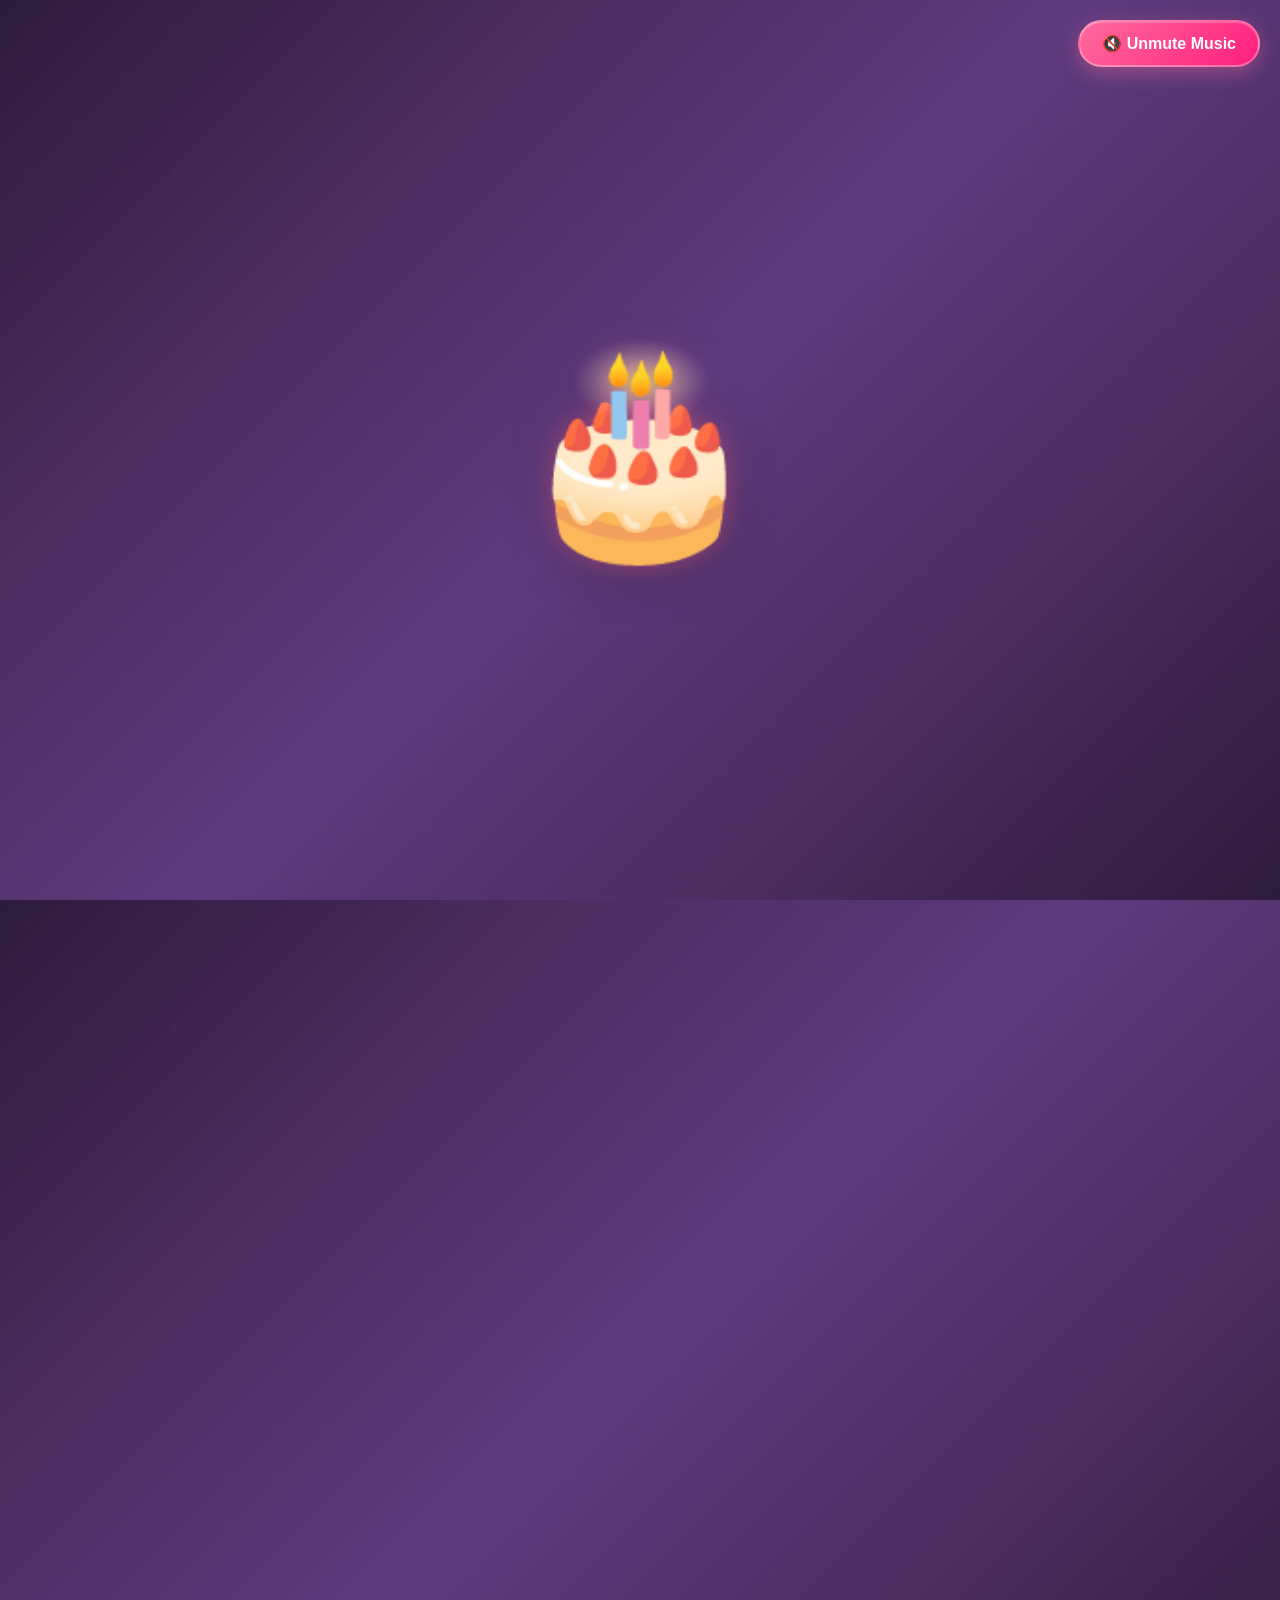
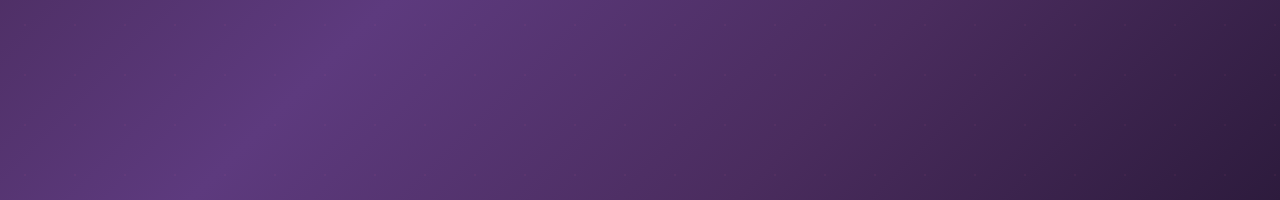
==== cake.html @ 3966f58b "committed" ====
<!DOCTYPE html>
<html lang="en">
<head>
    <meta charset="UTF-8">
    <meta name="viewport" content="width=device-width, initial-scale=1.0">
    <title>Cut the Cake</title>
    <link rel="stylesheet" href="style.css">
</head>
<body class="bg2">

<div class="cake" id="cake">
    🎂
</div>
<!-- Fireworks container -->
<div id="fireworks-container"></div>

<!-- Birthday message -->
<div id="birthday-message" class="birthday-message hidden">
    <h2>Happy Birthday Sweety! 🎉</h2>
    <p>May Your Day Be As Sweet As This Cake! 💕</p>
</div>

<!-- Next button -->
<button id="next-button" class="next-button hidden" onclick="goToNextPage()">Next Page 💌</button>

<audio id="bgMusic" autoplay loop muted>
    <source src="audio.mp3" type="audio/mpeg">
</audio>
<button id="musicToggle" class="music-btn" onclick="toggleAudio()">🔇 Unmute Music</button>

<script src="navigate.js"></script>
<script src="cake.js"></script>

</body>
</html>
---- style.css ----
body {
    margin: 0;
    font-family: 'Segoe UI', Tahoma, Geneva, Verdana, sans-serif;
    color: white;
    text-align: center;
    overflow-x: hidden;
}

.bg1 {
    background: linear-gradient(135deg, #2d1b3d 0%, #4a2c5e 25%, #5d3a7e 50%, #4a2c5e 75%, #2d1b3d 100%);
    height: 100vh;
}

.bg2 {
    background: linear-gradient(135deg, #2d1b3d 0%, #4a2c5e 25%, #5d3a7e 50%, #4a2c5e 75%, #2d1b3d 100%);
    height: 100vh;
    display: flex;
    flex-direction: column;
    justify-content: center;
    align-items: center;
    position: relative;
    overflow: hidden;
}

.bg2::before {
    content: '';
    position: absolute;
    top: 0;
    left: 0;
    width: 200%;
    height: 200%;
    background: radial-gradient(circle, rgba(255, 107, 157, 0.05) 1px, transparent 1px);
    background-size: 50px 50px;
    animation: moveBackground 20s linear infinite;
    pointer-events: none;
}

@keyframes moveBackground {
    0% {
        transform: translate(0, 0);
    }
    100% {
        transform: translate(50px, 50px);
    }
}

.bg3 {
    background: linear-gradient(135deg, #2d1b3d 0%, #4a2c5e 25%, #5d3a7e 50%, #4a2c5e 75%, #2d1b3d 100%);
}

.center {
    position: relative;
    padding: 60px 30px;
    z-index: 10;
    min-height: 100vh;
    display: flex;
    flex-direction: column;
    justify-content: center;
    align-items: center;
}

.countdown-heading {
    font-size: 52px;
    margin-bottom: 50px;
    color: #ff9a9e;
    text-shadow: 0 4px 15px rgba(0, 0, 0, 0.6), 0 0 30px rgba(255, 154, 158, 0.8), 0 0 50px rgba(255, 107, 157, 0.4);
    letter-spacing: 2px;
    animation: fadeInFloat 1.2s ease-out, subtleGlow 3s ease-in-out infinite;
    font-weight: 700;
}

h1.center {
    font-size: 52px;
    margin-bottom: 30px;
    color: #ff9a9e;
    text-shadow: 0 4px 15px rgba(0, 0, 0, 0.6), 0 0 30px rgba(255, 154, 158, 0.8), 0 0 50px rgba(255, 107, 157, 0.4);
    letter-spacing: 3px;
    animation: fadeInFloat 1.2s ease-out, subtleGlow 3s ease-in-out infinite;
    font-weight: 700;
    word-spacing: 8px;
}

p.center {
    font-size: 24px;
    color: #ffb3ba;
    text-shadow: 0 2px 8px rgba(0, 0, 0, 0.4);
    animation: fadeInFloat 1.4s ease-out;
    margin-top: 30px;
}

@keyframes fadeInFloat {
    from {
        opacity: 0;
        transform: translateY(20px);
    }
    to {
        opacity: 1;
        transform: translateY(0);
    }
}

@keyframes subtleGlow {
    0%, 100% {
        text-shadow: 0 4px 15px rgba(0, 0, 0, 0.6), 0 0 30px rgba(255, 154, 158, 0.8), 0 0 50px rgba(255, 107, 157, 0.4);
    }
    50% {
        text-shadow: 0 4px 15px rgba(0, 0, 0, 0.6), 0 0 40px rgba(255, 154, 158, 1), 0 0 70px rgba(255, 107, 157, 0.6);
    }
}

#countdown {
    font-size: 60px;
    font-weight: bold;
    margin: 40px 0;
    color: #ff6b9d;
    text-shadow: 0 6px 15px rgba(255, 107, 157, 0.5), 0 0 30px rgba(255, 107, 157, 0.3);
    letter-spacing: 8px;
    font-family: 'Courier New', 'Courier', monospace;
    background: rgba(255, 107, 157, 0.08);
    padding: 40px 60px;
    border-radius: 25px;
    border: 3px solid rgba(255, 107, 157, 0.6);
    min-width: auto;
    animation: pulse 2s infinite;
    box-shadow: 0 0 25px rgba(255, 107, 157, 0.3), inset 0 0 15px rgba(255, 107, 157, 0.1);
}

@keyframes pulse {
    0%, 100% {
        transform: scale(1);
        box-shadow: 0 0 25px rgba(255, 107, 157, 0.3), inset 0 0 15px rgba(255, 107, 157, 0.1);
    }
    50% {
        transform: scale(1.05);
        box-shadow: 0 0 40px rgba(255, 107, 157, 0.6), inset 0 0 20px rgba(255, 107, 157, 0.2);
    }
}

.video-section {
    width: 100%;
    height: 500px;
    overflow: hidden;
    border-bottom: 3px solid #ff6b9d;
    background: linear-gradient(135deg, rgba(45, 27, 61, 0.8), rgba(74, 44, 94, 0.8));
}

.photos-section {
    width: 100%;
    padding: 40px 0;
    background: linear-gradient(135deg, #2d1b3d 0%, #4a2c5e 50%, #5d3a7e 100%);
}

.photos-section h2 {
    font-size: 28px;
    margin: 20px 0;
    color: #ff9a9e;
}

button {
    padding: 15px 28px;
    font-size: 18px;
    border: none;
    background: linear-gradient(135deg, #ff4d6d, #ff1e4d);
    color: white;
    border-radius: 12px;
    cursor: pointer;
    font-weight: 600;
    transition: all 0.3s ease;
    box-shadow: 0 4px 15px rgba(255, 77, 109, 0.3);
}

button:hover {
    background: linear-gradient(135deg, #ff1e4d, #ff004d);
    transform: translateY(-2px);
    box-shadow: 0 6px 25px rgba(255, 77, 109, 0.5);
}

button:active {
    transform: translateY(0);
    box-shadow: 0 2px 8px rgba(255, 77, 109, 0.3);
}

.cake {
    font-size: 200px;
    margin: 40px 0;
    transition: transform 0.3s ease;
    cursor: pointer;
    display: block;
    text-align: center;
    animation: float 3.5s ease-in-out infinite;
    filter: drop-shadow(0 0 15px rgba(255, 107, 157, 0.5)) drop-shadow(0 8px 20px rgba(0, 0, 0, 0.3));
    transform-origin: center;
    z-index: 10;
}

.cake:hover {
    animation: float 1.5s ease-in-out infinite, glow 1.5s ease-in-out infinite, pulse-scale 0.6s ease-in-out;
    transform: scale(1.15) rotate(6deg);
    filter: drop-shadow(0 0 25px rgba(255, 107, 157, 0.8)) drop-shadow(0 12px 30px rgba(0, 0, 0, 0.4));
}

.cake:active {
    transform: scale(0.95);
}

@keyframes float {
    0%, 100% {
        transform: translateY(0px) rotate(-2deg);
    }
    50% {
        transform: translateY(-35px) rotate(2deg);
    }
}

@keyframes pulse-scale {
    0%, 100% {
        transform: scale(1.15);
    }
    50% {
        transform: scale(1.2);
    }
}

@keyframes glow {
    0%, 100% {
        filter: drop-shadow(0 0 15px rgba(255, 107, 157, 0.5)) drop-shadow(0 8px 20px rgba(0, 0, 0, 0.3));
    }
    50% {
        filter: drop-shadow(0 0 35px rgba(255, 107, 157, 1)) drop-shadow(0 12px 25px rgba(0, 0, 0, 0.4));
    }
}

@keyframes spin {
    0% {
        transform: rotate(0deg);
    }
    100% {
        transform: rotate(360deg);
    }
}

@keyframes bounce {
    0%, 100% {
        transform: translateY(0);
    }
    50% {
        transform: translateY(-50px);
    }
}

.gallery {
    display: flex;
    justify-content: center;
    flex-wrap: wrap;
    margin-top: 50px;
    padding: 30px;
    gap: 30px;
}

.gallery img {
    width: 350px;
    height: 350px;
    margin: 0;
    border-radius: 20px;
    transition: all 0.5s cubic-bezier(0.34, 1.56, 0.64, 1);
    object-fit: cover;
    box-shadow: 0 8px 20px rgba(255, 77, 109, 0.25), 0 4px 10px rgba(0, 0, 0, 0.3);
    border: 2px solid rgba(255, 154, 158, 0.3);
}

.gallery img:hover {
    transform: scale(1.12) translateY(-10px);
    box-shadow: 0 15px 40px rgba(255, 107, 157, 0.5), 0 8px 20px rgba(0, 0, 0, 0.4);
    border: 2px solid rgba(255, 154, 158, 0.8);
}

.bgvideo {
    width: 100%;
    height: 100%;
    object-fit: contain;
    display: block;
}

/* Fireworks animation */
@keyframes firework-burst {
    0% {
        transform: translate(0, 0) scale(1);
        opacity: 1;
    }
    100% {
        transform: translate(var(--tx), var(--ty)) scale(0);
        opacity: 0;
    }
}

@keyframes firework-twinkle {
    0%, 100% {
        opacity: 1;
    }
    50% {
        opacity: 0.5;
    }
}

.firework {
    position: fixed;
    width: 12px;
    height: 12px;
    background: radial-gradient(circle at 30% 30%, #ffff99, #ff6b9d, #ff1e7e);
    border-radius: 50%;
    pointer-events: none;
    animation: firework-burst 2.5s cubic-bezier(0.25, 0.46, 0.45, 0.94) forwards, firework-twinkle 2.5s infinite;
    box-shadow: 0 0 6px rgba(255, 107, 157, 0.8);
}

.firework:nth-child(1) { --tx: 150px; --ty: 150px; }
.firework:nth-child(2) { --tx: -150px; --ty: 150px; }
.firework:nth-child(3) { --tx: 150px; --ty: -150px; }
.firework:nth-child(4) { --tx: -150px; --ty: -150px; }
.firework:nth-child(5) { --tx: 200px; --ty: 0px; }
.firework:nth-child(6) { --tx: -200px; --ty: 0px; }
.firework:nth-child(7) { --tx: 0px; --ty: 200px; }
.firework:nth-child(8) { --tx: 0px; --ty: -200px; }
.firework:nth-child(9) { --tx: 180px; --ty: 100px; }
.firework:nth-child(10) { --tx: -180px; --ty: -100px; }

/* Birthday message animation */
@keyframes birthday-pop {
    0% {
        transform: scale(0) rotateY(0deg) rotateX(90deg);
        opacity: 0;
    }
    50% {
        transform: scale(1.15) rotateY(15deg) rotateX(0deg);
    }
    100% {
        transform: scale(1) rotateY(0deg) rotateX(0deg);
        opacity: 1;
    }
}

@keyframes birthday-glow {
    0%, 100% {
        text-shadow: 0 0 15px #ff6b9d, 0 0 30px #ff1e7e, 0 0 50px rgba(255, 107, 157, 0.5);
    }
    50% {
        text-shadow: 0 0 25px #ff6b9d, 0 0 50px #ff1e7e, 0 0 80px #ff69b4, 0 0 100px rgba(255, 107, 157, 0.6);
    }
}

.birthday-message {
    position: fixed;
    top: 50%;
    left: 50%;
    transform: translate(-50%, -50%);
    text-align: center;
    z-index: 100;
    animation: birthday-pop 0.9s cubic-bezier(0.68, -0.55, 0.265, 1.55);
    background: rgba(45, 27, 61, 0.4);
    padding: 40px 50px;
    border-radius: 20px;
    border: 2px solid rgba(255, 154, 158, 0.3);
    -webkit-backdrop-filter: blur(10px);
    backdrop-filter: blur(10px);
}

.birthday-message h2 {
    font-size: 65px;
    color: #ff6b9d;
    margin: 0;
    animation: birthday-glow 1.8s ease-in-out infinite;
    text-shadow: 0 0 20px #ff6b9d, 0 0 40px #ff1e7e, 0 0 60px #ff69b4;
    font-weight: 800;
    letter-spacing: 2px;
}

.birthday-message p {
    font-size: 32px;
    color: #ff9a9e;
    margin: 15px 0 0 0;
    animation: birthday-glow 1.8s ease-in-out infinite 0.3s;
    text-shadow: 0 0 15px #ff6b9d, 0 0 30px #ff1e7e;
    font-weight: 600;
}

.hidden {
    display: none !important;
}

/* Next button animation */
@keyframes button-slide-up {
    0% {
        transform: translateY(60px);
        opacity: 0;
    }
    100% {
        transform: translateY(0);
        opacity: 1;
    }
}

.next-button {
    position: fixed;
    bottom: 40px;
    right: 40px;
    padding: 16px 35px;
    background: linear-gradient(135deg, #ff6b9d, #ff1e7e);
    color: white;
    border: 2px solid rgba(255, 255, 255, 0.2);
    border-radius: 55px;
    font-size: 18px;
    font-weight: 700;
    cursor: pointer;
    z-index: 101;
    box-shadow: 0 8px 25px rgba(255, 107, 157, 0.5), inset 0 1px 0 rgba(255, 255, 255, 0.2);
    animation: button-slide-up 0.7s cubic-bezier(0.34, 1.56, 0.64, 1);
    transition: all 0.3s ease;
}

.next-button:hover {
    transform: scale(1.08) translateY(-3px);
    box-shadow: 0 12px 35px rgba(255, 107, 157, 0.7), inset 0 1px 0 rgba(255, 255, 255, 0.3);
}

.next-button:active {
    transform: scale(0.95);
    box-shadow: 0 4px 12px rgba(255, 107, 157, 0.4), inset 0 1px 0 rgba(255, 255, 255, 0.2);
}

/* Music button styling */
.music-btn {
    position: fixed;
    top: 20px;
    right: 20px;
    padding: 12px 22px;
    font-size: 16px;
    background: linear-gradient(135deg, #ff6b9d, #ff1e7e);
    color: white;
    border: 2px solid rgba(255, 255, 255, 0.3);
    border-radius: 28px;
    cursor: pointer;
    z-index: 1000;
    box-shadow: 0 6px 20px rgba(255, 107, 157, 0.4), inset 0 1px 0 rgba(255, 255, 255, 0.2);
    transition: all 0.3s ease;
    font-weight: 600;
    -webkit-backdrop-filter: blur(5px);
    backdrop-filter: blur(5px);
}

.music-btn:hover {
    transform: scale(1.12) translateY(-2px);
    box-shadow: 0 8px 30px rgba(255, 107, 157, 0.6), inset 0 1px 0 rgba(255, 255, 255, 0.3);
}

.music-btn:active {
    transform: scale(0.98);
}

/* ========================================
   RESPONSIVE DESIGN FOR MOBILE DEVICES
   ======================================== */

/* Tablet and Mobile Styles */
@media (max-width: 768px) {
    /* General adjustments */
    body {
        font-size: 14px;
        padding: 10px;
    }

    /* Countdown page adjustments */
    .countdown-heading {
        font-size: 32px;
        margin-bottom: 30px;
        letter-spacing: 1px;
        padding: 0 20px;
    }

    h1.center {
        font-size: 28px;
        margin-bottom: 20px;
        letter-spacing: 2px;
        word-spacing: 4px;
        padding: 0 15px;
    }

    p.center {
        font-size: 18px;
        margin-top: 20px;
        padding: 0 20px;
    }

    #countdown {
        font-size: 36px;
        padding: 25px 30px;
        margin: 25px 0;
        letter-spacing: 4px;
        min-width: auto;
        max-width: 90%;
    }

    /* Cake page adjustments */
    .cake {
        font-size: 120px;
        margin: 20px 0;
    }

    .cake:hover {
        transform: scale(1.08) rotate(3deg);
    }

    /* Birthday message adjustments */
    .birthday-message {
        padding: 25px 30px;
        max-width: 90%;
    }

    .birthday-message h2 {
        font-size: 36px;
        letter-spacing: 1px;
    }

    .birthday-message p {
        font-size: 20px;
        margin: 10px 0 0 0;
    }

    /* Button adjustments */
    button, .next-button {
        padding: 12px 24px;
        font-size: 16px;
        min-height: 48px; /* Touch-friendly */
    }

    .next-button {
        bottom: 20px;
        right: 20px;
        padding: 14px 28px;
    }

    /* Music button adjustments */
    .music-btn {
        top: 15px;
        right: 15px;
        padding: 10px 18px;
        font-size: 14px;
        min-height: 44px;
    }

    /* Video section adjustments */
    .video-section {
        height: 300px;
    }

    /* Photos section adjustments */
    .photos-section h2 {
        font-size: 24px;
        margin: 15px 0;
        padding: 0 15px;
    }

    /* Gallery adjustments */
    .gallery {
        padding: 20px 15px;
        gap: 15px;
    }

    .gallery img {
        width: 280px;
        height: 280px;
    }

    .gallery img:hover {
        transform: scale(1.05) translateY(-5px);
    }
}

/* Mobile Phone Styles (Small screens) */
@media (max-width: 480px) {
    /* Further reduce sizes for very small screens */
    .countdown-heading {
        font-size: 24px;
        margin-bottom: 20px;
        letter-spacing: 0.5px;
    }

    h1.center {
        font-size: 22px;
        margin-bottom: 15px;
        letter-spacing: 1px;
        word-spacing: 2px;
    }

    p.center {
        font-size: 16px;
        margin-top: 15px;
    }

    #countdown {
        font-size: 28px;
        padding: 20px 25px;
        margin: 20px 0;
        letter-spacing: 2px;
    }

    /* Cake adjustments */
    .cake {
        font-size: 100px;
        margin: 15px 0;
    }

    /* Birthday message */
    .birthday-message {
        padding: 20px 25px;
        max-width: 95%;
    }

    .birthday-message h2 {
        font-size: 28px;
    }

    .birthday-message p {
        font-size: 18px;
    }

    /* Buttons */
    button, .next-button {
        padding: 10px 20px;
        font-size: 14px;
        min-height: 44px;
    }

    .next-button {
        bottom: 15px;
        right: 15px;
        padding: 12px 24px;
    }

    /* Music button */
    .music-btn {
        top: 10px;
        right: 10px;
        padding: 8px 16px;
        font-size: 12px;
        min-height: 40px;
    }

    /* Video section */
    .video-section {
        height: 250px;
    }

    /* Photos section */
    .photos-section h2 {
        font-size: 20px;
        margin: 10px 0;
    }

    /* Gallery */
    .gallery {
        padding: 15px 10px;
        gap: 10px;
    }

    .gallery img {
        width: 250px;
        height: 250px;
    }

    .gallery img:hover {
        transform: scale(1.03) translateY(-3px);
    }

    /* Fireworks adjustments */
    .firework {
        width: 8px;
        height: 8px;
    }

    .firework:nth-child(1) { --tx: 100px; --ty: 100px; }
    .firework:nth-child(2) { --tx: -100px; --ty: 100px; }
    .firework:nth-child(3) { --tx: 100px; --ty: -100px; }
    .firework:nth-child(4) { --tx: -100px; --ty: -100px; }
    .firework:nth-child(5) { --tx: 130px; --ty: 0px; }
    .firework:nth-child(6) { --tx: -130px; --ty: 0px; }
    .firework:nth-child(7) { --tx: 0px; --ty: 130px; }
    .firework:nth-child(8) { --tx: 0px; --ty: -130px; }
    .firework:nth-child(9) { --tx: 120px; --ty: 70px; }
    .firework:nth-child(10) { --tx: -120px; --ty: -70px; }
}

/* Extra small screens */
@media (max-width: 360px) {
    .countdown-heading {
        font-size: 20px;
    }

    h1.center {
        font-size: 18px;
    }

    p.center {
        font-size: 14px;
    }

    #countdown {
        font-size: 24px;
        padding: 15px 20px;
        letter-spacing: 1px;
    }

    .cake {
        font-size: 80px;
    }

    .birthday-message h2 {
        font-size: 24px;
    }

    .birthday-message p {
        font-size: 16px;
    }

    .gallery img {
        width: 200px;
        height: 200px;
    }

    .video-section {
        height: 200px;
    }
}

/* Landscape orientation adjustments for mobile */
@media (max-height: 500px) and (orientation: landscape) {
    .bg1, .bg2, .bg3 {
        height: auto;
        min-height: 100vh;
    }

    .center {
        padding: 20px 15px;
    }

    .cake {
        font-size: 80px;
        margin: 10px 0;
    }

    .video-section {
        height: 200px;
    }

    .gallery {
        padding: 10px;
        gap: 10px;
    }

    .gallery img {
        width: 180px;
        height: 180px;
    }
}

/* Touch device optimizations */
@media (hover: none) and (pointer: coarse) {
    /* Remove hover effects on touch devices */
    .cake:hover {
        animation: float 3.5s ease-in-out infinite;
        transform: none;
        filter: drop-shadow(0 0 15px rgba(255, 107, 157, 0.5)) drop-shadow(0 8px 20px rgba(0, 0, 0, 0.3));
    }

    .gallery img:hover {
        transform: none;
        box-shadow: 0 8px 20px rgba(255, 77, 109, 0.25), 0 4px 10px rgba(0, 0, 0, 0.3);
        border: 2px solid rgba(255, 154, 158, 0.3);
    }

    button:hover, .next-button:hover, .music-btn:hover {
        transform: none;
        box-shadow: 0 4px 15px rgba(255, 77, 109, 0.3);
    }

    /* Ensure touch targets are large enough */
    button, .next-button, .music-btn {
        min-height: 48px;
        min-width: 48px;
    }
}

/* Realme 13c 5G specific small mobile optimization */
@media (max-width: 430px) {
    body {
        padding: 8px;
    }

    .bg1, .bg2, .bg3, .center {
        min-height: 100vh;
        padding: 10px;
    }

    .countdown-heading, h1.center {
        font-size: 26px;
    }

    p.center {
        font-size: 16px;
    }

    #countdown {
        font-size: 30px;
        padding: 18px 20px;
        letter-spacing: 1.5px;
    }

    .cake {
        font-size: 90px;
        margin: 12px 0;
    }

    .birthday-message {
        top: 50%;
        left: 50%;
        transform: translate(-50%, -50%);
        width: calc(100% - 30px);
        max-width: 95%;
        padding: 22px 18px;
    }

    .birthday-message h2 {
        font-size: 26px;
    }

    .birthday-message p {
        font-size: 15px;
    }

    .photos-section, .video-section {
        padding: 18px 0;
    }

    .gallery img {
        width: 220px;
        height: 220px;
    }

    .music-btn, .next-button {
        bottom: 15px;
        right: 15px;
        padding: 10px 16px;
        font-size: 13px;
    }
}
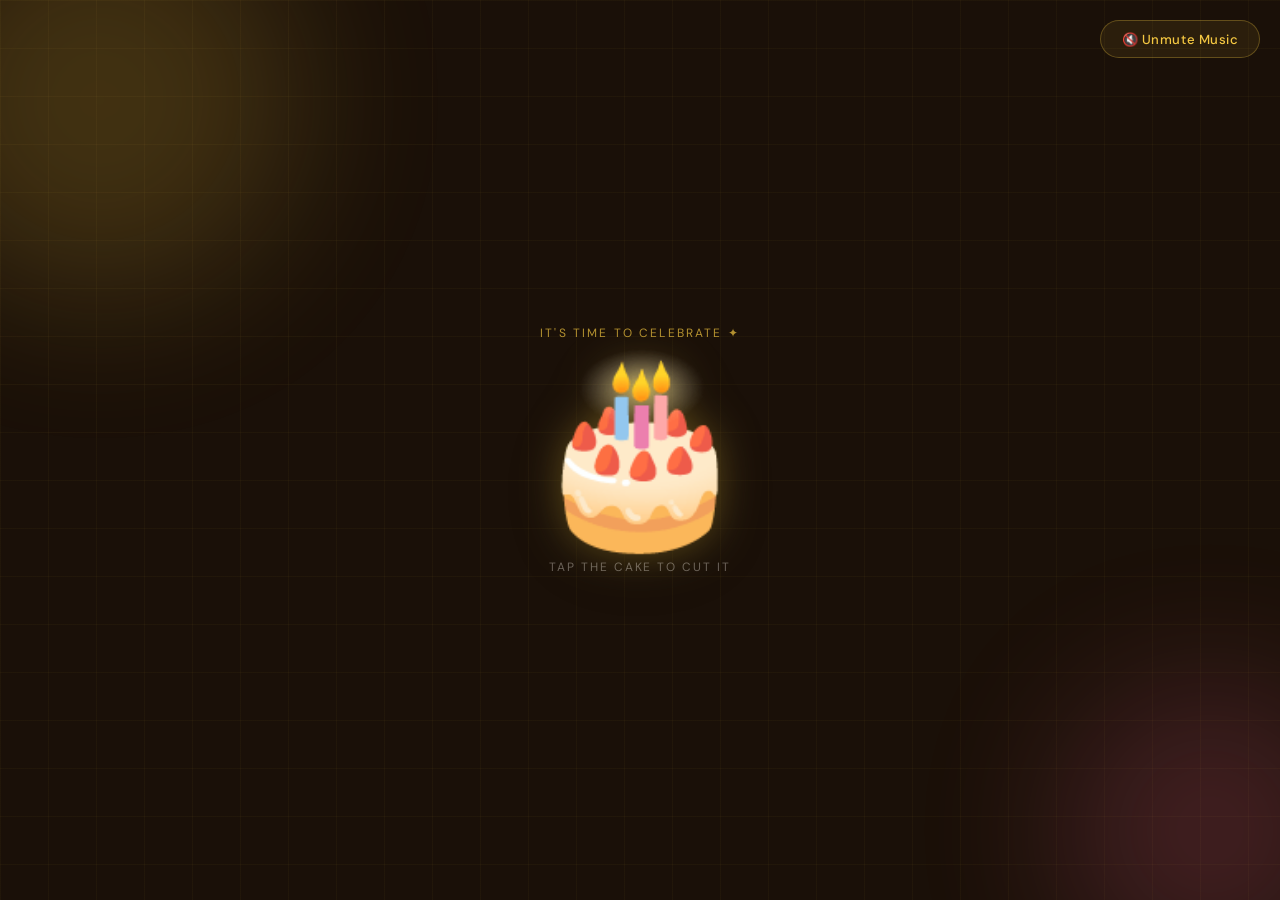
==== commit f535a1e2: "updated features" ====
--- a/cake.html
+++ b/cake.html
@@ -1,35 +1,496 @@
 <!DOCTYPE html>
 <html lang="en">
 <head>
-    <meta charset="UTF-8">
-    <meta name="viewport" content="width=device-width, initial-scale=1.0">
-    <title>Cut the Cake</title>
-    <link rel="stylesheet" href="style.css">
+<meta charset="UTF-8">
+<meta name="viewport" content="width=device-width, initial-scale=1.0">
+<title>Cut the Cake 🎂</title>
+<link href="https://fonts.googleapis.com/css2?family=Abril+Fatface&family=DM+Sans:wght@300;400;500&display=swap" rel="stylesheet">
+<style>
+*, *::before, *::after { box-sizing: border-box; margin: 0; padding: 0; }
+
+:root {
+  --gold: #F5C842;
+  --gold-dim: #c99e1e;
+  --pink: #FF6B9D;
+  --cream: #FFF8EE;
+  --dark: #1A1008;
+}
+
+html, body { height: 100%; }
+
+body {
+  font-family: 'DM Sans', sans-serif;
+  background: var(--dark);
+  color: var(--cream);
+  overflow: hidden;
+  display: flex;
+  flex-direction: column;
+  align-items: center;
+  justify-content: center;
+  min-height: 100vh;
+}
+
+/* ── BACKGROUND GRID ── */
+.grid-bg {
+  position: fixed; inset: 0; z-index: 0;
+  background-image:
+    linear-gradient(rgba(245,200,66,0.04) 1px, transparent 1px),
+    linear-gradient(90deg, rgba(245,200,66,0.04) 1px, transparent 1px);
+  background-size: 48px 48px;
+}
+
+/* ── FLOATING ORBS ── */
+.orb {
+  position: fixed; border-radius: 50%; z-index: 0;
+  filter: blur(80px); opacity: 0.18;
+  animation: drift 14s ease-in-out infinite alternate;
+}
+.orb1 { width: 400px; height: 400px; background: var(--gold); top: -100px; left: -100px; animation-duration: 12s; }
+.orb2 { width: 300px; height: 300px; background: var(--pink); bottom: -80px; right: -80px; animation-duration: 16s; animation-delay: -6s; }
+@keyframes drift { from { transform: translate(0,0); } to { transform: translate(40px,30px); } }
+
+/* ── STAGE ── */
+.stage {
+  position: relative; z-index: 10;
+  display: flex; flex-direction: column;
+  align-items: center; justify-content: center;
+  gap: 1rem; text-align: center; padding: 2rem;
+}
+
+.top-tag {
+  font-size: 12px; letter-spacing: 0.18em; text-transform: uppercase;
+  color: var(--gold); opacity: 0.7;
+}
+
+/* ── CAKE ── */
+.cake {
+  font-size: 180px;
+  cursor: pointer;
+  display: block;
+  animation: floatCake 3.5s ease-in-out infinite;
+  filter: drop-shadow(0 0 20px rgba(245,200,66,0.35)) drop-shadow(0 8px 20px rgba(0,0,0,0.4));
+  transform-origin: center;
+  transition: opacity 0.8s ease-out, transform 0.8s ease-out;
+  user-select: none;
+  line-height: 1;
+}
+@keyframes floatCake {
+  0%,100% { transform: translateY(0px) rotate(-2deg); }
+  50%      { transform: translateY(-28px) rotate(2deg); }
+}
+.cake:active { transform: scale(0.93); }
+
+/* ── HINT ── */
+.hint {
+  font-size: 12px; letter-spacing: 0.16em; text-transform: uppercase;
+  color: var(--cream); opacity: 0.35;
+  animation: hintPulse 2.5s ease-in-out infinite;
+  transition: opacity 0.5s;
+}
+@keyframes hintPulse {
+  0%,100% { opacity: 0.2; }
+  50%      { opacity: 0.5; }
+}
+
+/* ── FIREWORKS ── */
+#fireworks-container { position: fixed; inset: 0; pointer-events: none; z-index: 5; }
+
+@keyframes fw-burst {
+  0%   { transform: translate(0,0) scale(1); opacity: 1; }
+  100% { transform: translate(var(--tx),var(--ty)) scale(0); opacity: 0; }
+}
+@keyframes fw-twinkle {
+  0%,100% { opacity: 1; }
+  50%      { opacity: 0.4; }
+}
+.firework {
+  position: fixed;
+  width: 10px; height: 10px;
+  background: radial-gradient(circle at 30% 30%, #fff7aa, var(--gold), #FF9F43);
+  border-radius: 50%;
+  pointer-events: none;
+  animation: fw-burst 2.4s cubic-bezier(0.25,0.46,0.45,0.94) forwards,
+             fw-twinkle 2.4s infinite;
+  box-shadow: 0 0 8px rgba(245,200,66,0.8);
+}
+
+/* ── CONFETTI ── */
+.confetti-piece {
+  position: fixed; top: -16px;
+  opacity: 0; z-index: 20;
+  animation: fall linear forwards;
+}
+@keyframes fall {
+  0%   { opacity: 1; transform: translateY(0) rotate(0deg); }
+  100% { opacity: 0; transform: translateY(110vh) rotate(720deg); }
+}
+
+/* ── BIRTHDAY MESSAGE ── */
+@keyframes bday-pop {
+  0%   { transform: translate(-50%,-50%) scale(0) rotateX(90deg); opacity: 0; }
+  60%  { transform: translate(-50%,-50%) scale(1.08) rotateX(0deg); }
+  100% { transform: translate(-50%,-50%) scale(1); opacity: 1; }
+}
+@keyframes bday-glow {
+  0%,100% { text-shadow: 0 0 20px var(--gold), 0 0 40px rgba(245,200,66,0.4); }
+  50%      { text-shadow: 0 0 40px var(--gold), 0 0 80px rgba(245,200,66,0.65), 0 0 110px rgba(245,200,66,0.25); }
+}
+
+.birthday-message {
+  position: fixed;
+  top: 50%; left: 50%;
+  transform: translate(-50%,-50%);
+  text-align: center;
+  z-index: 100;
+  animation: bday-pop 0.9s cubic-bezier(0.68,-0.55,0.265,1.55) forwards;
+  background: rgba(26,16,8,0.8);
+  padding: 2.5rem 3rem;
+  border-radius: 24px;
+  border: 1px solid rgba(245,200,66,0.22);
+  backdrop-filter: blur(18px);
+  -webkit-backdrop-filter: blur(18px);
+  width: min(480px, 92vw);
+}
+.birthday-message h2 {
+  font-family: 'Abril Fatface', serif;
+  font-size: clamp(2rem, 6vw, 3.2rem);
+  color: var(--gold);
+  margin: 0 0 0.7rem;
+  animation: bday-glow 1.8s ease-in-out infinite;
+  line-height: 1.1;
+}
+.birthday-message p {
+  font-size: clamp(1rem, 3vw, 1.2rem);
+  color: var(--cream);
+  opacity: 0.7;
+  margin: 0;
+  line-height: 1.6;
+}
+
+/* ── NEXT BUTTON ── */
+@keyframes slide-up {
+  0%   { transform: translateY(50px); opacity: 0; }
+  100% { transform: translateY(0);    opacity: 1; }
+}
+.next-button {
+  position: fixed;
+  bottom: 36px; right: 36px;
+  padding: 0.9rem 2.2rem;
+  background: var(--gold);
+  color: var(--dark);
+  font-family: 'DM Sans', sans-serif;
+  font-weight: 500; font-size: 1rem;
+  letter-spacing: 0.03em;
+  border: none; border-radius: 100px; cursor: pointer;
+  z-index: 101;
+  box-shadow: 0 0 30px rgba(245,200,66,0.3);
+  animation: slide-up 0.7s cubic-bezier(0.34,1.56,0.64,1);
+  transition: transform 0.2s ease, box-shadow 0.2s ease;
+}
+.next-button:hover {
+  transform: translateY(-2px) scale(1.04);
+  box-shadow: 0 0 44px rgba(245,200,66,0.55);
+}
+.next-button:active { transform: scale(0.96); }
+
+/* ── MUSIC BUTTON ── */
+.music-btn {
+  position: fixed;
+  top: 20px; right: 20px;
+  padding: 0.6rem 1.3rem;
+  background: rgba(245,200,66,0.08);
+  color: var(--gold);
+  font-family: 'DM Sans', sans-serif;
+  font-size: 0.82rem; font-weight: 500;
+  letter-spacing: 0.04em;
+  border: 1px solid rgba(245,200,66,0.28);
+  border-radius: 100px; cursor: pointer;
+  z-index: 1000;
+  transition: all 0.2s ease;
+}
+.music-btn:hover {
+  background: rgba(245,200,66,0.16);
+  box-shadow: 0 0 20px rgba(245,200,66,0.25);
+}
+.music-btn:active { transform: scale(0.97); }
+
+/* ── HIDDEN ── */
+.hidden { display: none !important; }
+
+/* ── RESPONSIVE ── */
+@media (max-width: 768px) {
+  .cake { font-size: 120px; }
+  .next-button { bottom: 20px; right: 20px; }
+  .music-btn { top: 14px; right: 14px; font-size: 0.75rem; padding: 0.5rem 1rem; }
+}
+@media (max-width: 480px) {
+  .cake { font-size: 96px; }
+  .birthday-message { padding: 1.8rem 1.5rem; }
+  .firework { width: 7px; height: 7px; }
+}
+@media (max-width: 360px) {
+  .cake { font-size: 80px; }
+}
+@media (hover: none) and (pointer: coarse) {
+  .cake:hover { animation: floatCake 3.5s ease-in-out infinite; transform: none; }
+  .next-button:hover, .music-btn:hover { transform: none; box-shadow: none; }
+  .next-button, .music-btn { min-height: 48px; }
+}
+/* ───────── GLOBAL RESPONSIVE IMPROVEMENTS ───────── */
+
+/* Better spacing on all screens */
+.stage {
+  padding: clamp(1rem, 4vw, 2rem);
+  gap: clamp(0.8rem, 2vw, 1.2rem);
+}
+
+/* Cake scales smoothly */
+.cake {
+  font-size: clamp(80px, 25vw, 180px);
+}
+
+/* Hint text scaling */
+.hint {
+  font-size: clamp(10px, 2.5vw, 12px);
+  text-align: center;
+}
+
+/* Top tag scaling */
+.top-tag {
+  font-size: clamp(10px, 2.5vw, 12px);
+}
+
+/* Birthday message responsive width */
+.birthday-message {
+  width: min(92vw, 480px);
+  padding: clamp(1.5rem, 4vw, 2.5rem);
+}
+
+/* Text scaling */
+.birthday-message h2 {
+  font-size: clamp(1.8rem, 6vw, 3.2rem);
+}
+
+.birthday-message p {
+  font-size: clamp(0.95rem, 3vw, 1.2rem);
+}
+
+/* Button positioning fix for small screens */
+.next-button {
+  right: clamp(12px, 4vw, 36px);
+  bottom: clamp(16px, 5vw, 36px);
+  padding: clamp(0.7rem, 2.5vw, 0.9rem) clamp(1.6rem, 4vw, 2.2rem);
+  font-size: clamp(0.85rem, 2.5vw, 1rem);
+}
+
+/* Music button scaling */
+.music-btn {
+  top: clamp(10px, 3vw, 20px);
+  right: clamp(10px, 3vw, 20px);
+  font-size: clamp(0.7rem, 2.5vw, 0.82rem);
+  padding: clamp(0.45rem, 2vw, 0.6rem) clamp(0.9rem, 3vw, 1.3rem);
+}
+
+/* ───────── EXTRA SMALL DEVICES (≤400px) ───────── */
+@media (max-width: 400px) {
+
+  .cake {
+    font-size: 70px;
+  }
+
+  .birthday-message {
+    padding: 1.3rem 1rem;
+    border-radius: 16px;
+  }
+
+  .birthday-message h2 {
+    font-size: 1.5rem;
+  }
+
+  .birthday-message p {
+    font-size: 0.9rem;
+  }
+
+  .next-button {
+    width: calc(100% - 24px);
+    left: 12px;
+    right: 12px;
+    text-align: center;
+  }
+}
+
+/* ───────── TOUCH DEVICES FIX ───────── */
+@media (hover: none) {
+
+  .cake:active {
+    transform: scale(0.92);
+  }
+
+  .next-button:hover,
+  .music-btn:hover {
+    transform: none;
+    box-shadow: none;
+  }
+
+  .next-button,
+  .music-btn {
+    min-height: 44px; /* better tap targets */
+  }
+}
+</style>
 </head>
-<body class="bg2">
-
-<div class="cake" id="cake">
-    🎂
+<body>
+
+<div class="grid-bg"></div>
+<div class="orb orb1"></div>
+<div class="orb orb2"></div>
+<div id="fireworks-container"></div>
+
+<div class="stage">
+  <p class="top-tag">it's time to celebrate ✦</p>
+  <div class="cake" id="cake">🎂</div>
+  <p class="hint" id="hint">tap the cake to cut it</p>
 </div>
-<!-- Fireworks container -->
-<div id="fireworks-container"></div>
-
-<!-- Birthday message -->
+
 <div id="birthday-message" class="birthday-message hidden">
-    <h2>Happy Birthday Sweety! 🎉</h2>
-    <p>May Your Day Be As Sweet As This Cake! 💕</p>
+  <h2>Happy Birthday Buddy! 🎉</h2>
+  <p>May Your Day Be As Sweet As This Cake! 💕</p>
 </div>
 
-<!-- Next button -->
 <button id="next-button" class="next-button hidden" onclick="goToNextPage()">Next Page 💌</button>
 
 <audio id="bgMusic" autoplay loop muted>
-    <source src="audio.mp3" type="audio/mpeg">
+  <source src="audio.mp3" type="audio/mpeg">
 </audio>
 <button id="musicToggle" class="music-btn" onclick="toggleAudio()">🔇 Unmute Music</button>
 
-<script src="navigate.js"></script>
-<script src="cake.js"></script>
-
+<script>
+  /* ── AUDIO (navigate.js compatible) ── */
+  function initializeAudioState() {
+    var audio  = document.getElementById('bgMusic');
+    var button = document.getElementById('musicToggle');
+    if (!audio || !button) return;
+
+    var isAudioMuted = localStorage.getItem('audioMuted');
+    var savedTime    = parseFloat(localStorage.getItem('audioTime')) || 0;
+
+    try { audio.currentTime = savedTime; } catch(e) {}
+
+    if (isAudioMuted === 'false') {
+      audio.muted = false;
+      audio.play().catch(function(){});
+      button.textContent = '🔊 Mute Music';
+    } else {
+      audio.muted = true;
+      button.textContent = '🔇 Unmute Music';
+    }
+
+    setInterval(function() {
+      if (!audio.paused && !audio.muted) localStorage.setItem('audioTime', audio.currentTime);
+    }, 1000);
+
+    window.addEventListener('beforeunload', function() {
+      if (audio) {
+        localStorage.setItem('audioTime', audio.currentTime);
+        localStorage.setItem('audioMuted', audio.muted);
+      }
+    });
+  }
+
+  function toggleAudio() {
+    var audio  = document.getElementById('bgMusic');
+    var button = document.getElementById('musicToggle');
+    if (audio.muted) {
+      audio.muted = false;
+      audio.play().catch(function(){});
+      button.textContent = '🔊 Mute Music';
+      localStorage.setItem('audioMuted', 'false');
+    } else {
+      audio.muted = true;
+      audio.pause();
+      button.textContent = '🔇 Unmute Music';
+      localStorage.setItem('audioMuted', 'true');
+    }
+    localStorage.setItem('audioTime', audio.currentTime);
+  }
+
+  document.addEventListener('DOMContentLoaded', initializeAudioState);
+
+  /* ── COLORS ── */
+  var COLORS = ['#F5C842','#FF6B9D','#FF9F43','#FFF7AA','#ffffff','#FFD700'];
+
+  /* ── FIREWORKS ── */
+  function createFireworks() {
+    var c = document.getElementById('fireworks-container');
+    for (var i = 0; i < 60; i++) {
+      var fw = document.createElement('div');
+      fw.className = 'firework';
+      var tx = (Math.random() - 0.5) * 460;
+      var ty = (Math.random() - 0.5) * 460;
+      fw.style.cssText =
+        'left:'  + (Math.random()*100) + '%;' +
+        'top:'   + (Math.random()*100) + '%;' +
+        '--tx:'  + tx + 'px;' +
+        '--ty:'  + ty + 'px;' +
+        'animation-delay:' + (Math.random()*0.6) + 's;';
+      c.appendChild(fw);
+    }
+    setTimeout(function(){ c.innerHTML = ''; }, 3400);
+  }
+
+  /* ── CONFETTI ── */
+  function launchConfetti() {
+    for (var i = 0; i < 90; i++) {
+      var el = document.createElement('div');
+      el.className = 'confetti-piece';
+      var col  = COLORS[Math.floor(Math.random()*COLORS.length)];
+      var size = 6 + Math.random()*8;
+      el.style.cssText =
+        'left:'   + (Math.random()*100) + 'vw;' +
+        'width:'  + size + 'px;height:' + size + 'px;' +
+        'background:' + col + ';' +
+        'border-radius:' + (Math.random()>0.5?'50%':'2px') + ';' +
+        'animation-duration:' + (2+Math.random()*3) + 's;' +
+        'animation-delay:'    + (Math.random()*1.2) + 's;';
+      document.body.appendChild(el);
+      el.addEventListener('animationend', function(){ this.remove(); });
+    }
+  }
+
+  /* ── CAKE CLICK ── */
+  var cakeCut = false;
+  document.getElementById('cake').addEventListener('click', function() {
+    if (cakeCut) return;
+    cakeCut = true;
+
+    var cake = this;
+    document.getElementById('hint').style.opacity = '0';
+    cake.style.transition = 'all 0.3s ease';
+    cake.style.transform  = 'rotate(20deg) scale(0.8)';
+
+    createFireworks();
+    launchConfetti();
+
+    setTimeout(function(){
+      document.getElementById('birthday-message').classList.remove('hidden');
+    }, 500);
+
+    setTimeout(function(){
+      document.getElementById('next-button').classList.remove('hidden');
+    }, 2000);
+
+    setTimeout(function(){
+      cake.style.transition = 'all 0.8s ease-out';
+      cake.style.opacity    = '0';
+      cake.style.transform  = 'rotate(20deg) scale(0.8) translateY(-50px)';
+    }, 1500);
+  });
+
+  function goToNextPage() {
+    var audio = document.getElementById('bgMusic');
+    if (audio) { localStorage.setItem('audioTime', audio.currentTime); localStorage.setItem('audioMuted', audio.muted); }
+    window.location.href = 'loveletter.html';
+  }
+</script>
 </body>
 </html>
